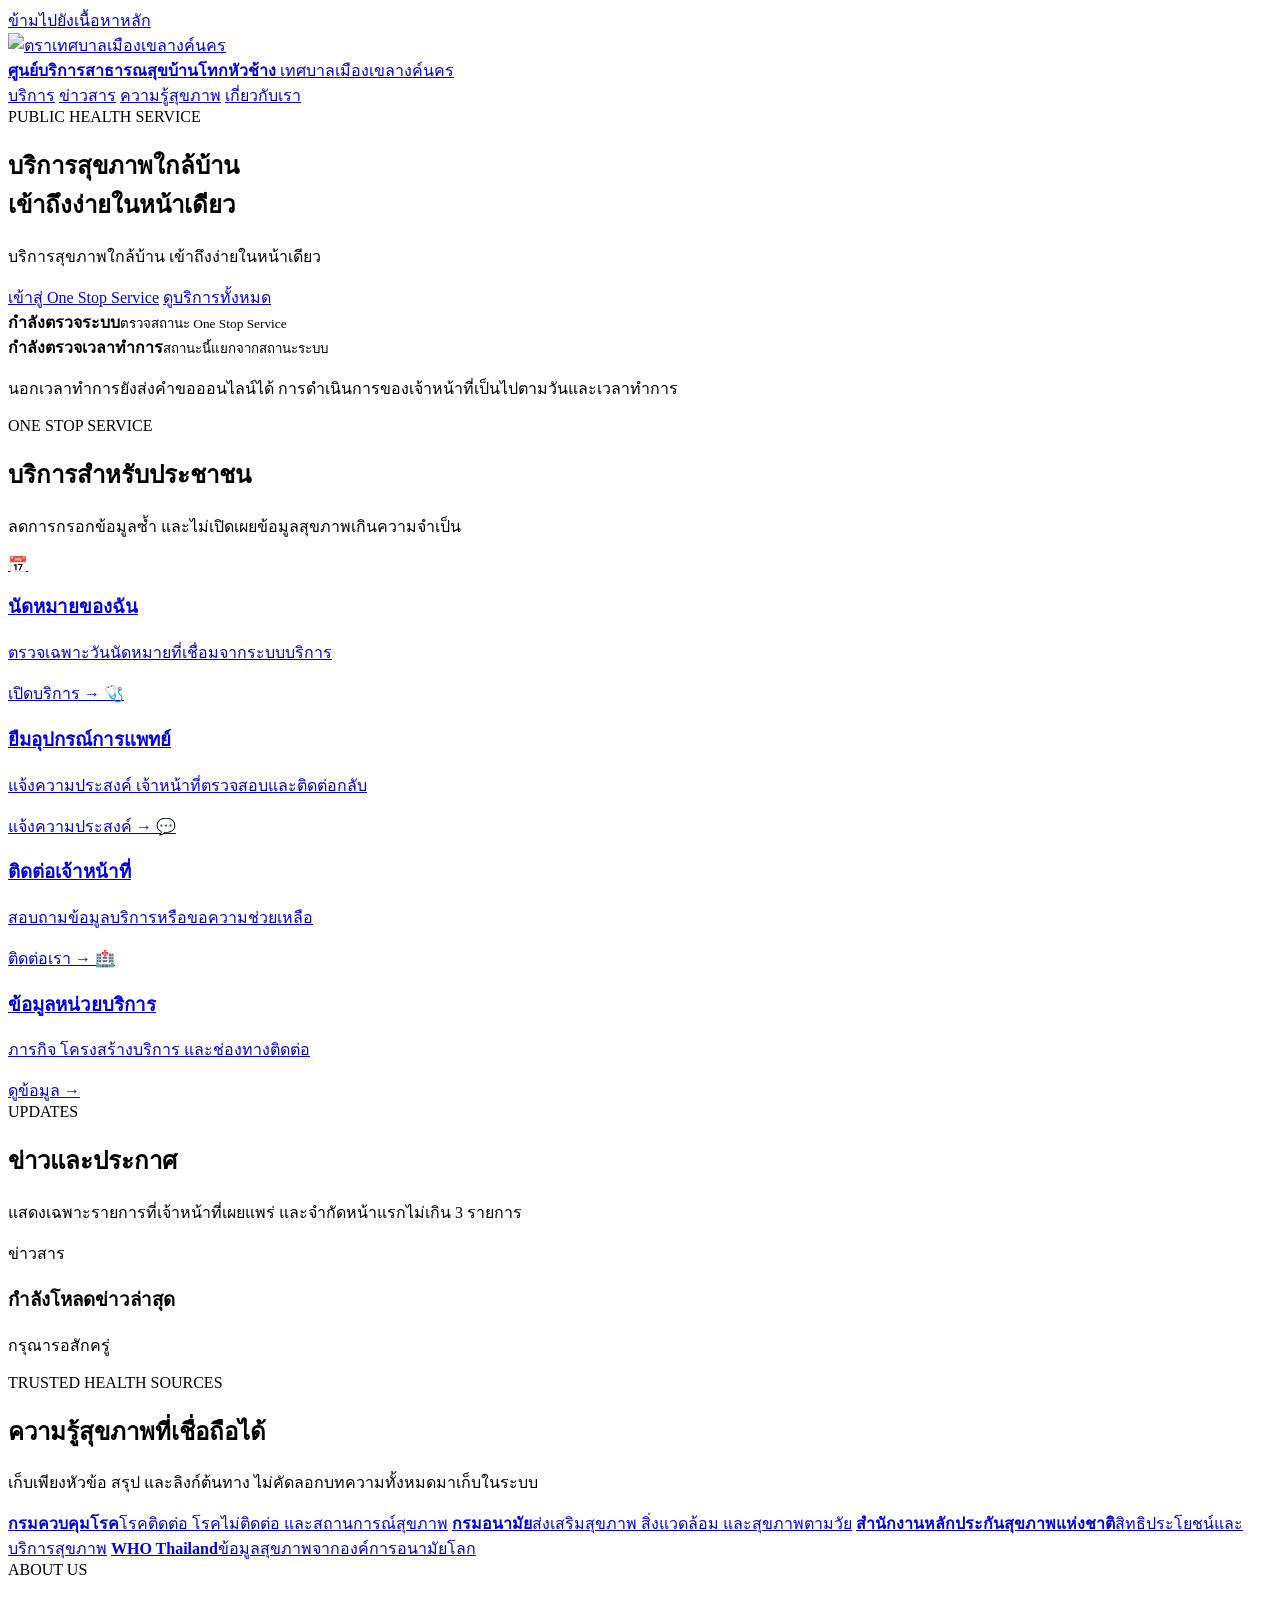
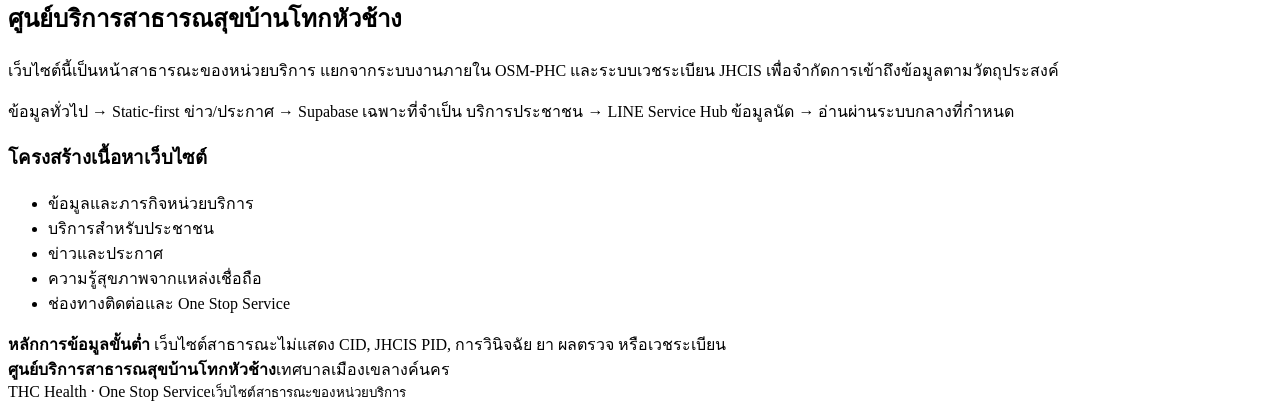
==== index.html @ 1d80558f "feat: add index.html" ====
<!doctype html>
<html lang="th">
<head>
  <meta charset="utf-8">
  <meta name="viewport" content="width=device-width,initial-scale=1,viewport-fit=cover">
  <meta name="theme-color" content="#0b684f">
  <meta http-equiv="Content-Security-Policy" content="default-src 'self'; connect-src 'self' https://txjuiaiwffsxfcrxpkvd.supabase.co; img-src 'self' https://kelang-health.github.io data:; style-src 'self'; script-src 'self'; base-uri 'self'; form-action 'self'">
  <link rel="icon" href="https://kelang-health.github.io/med-device-sharing/assets/logo.png?v=4.2.4" type="image/png">
  <meta name="description" content="เว็บไซต์ศูนย์บริการสาธารณสุขบ้านโทกหัวช้าง เทศบาลเมืองเขลางค์นคร">
  <title>ศูนย์บริการสาธารณสุขบ้านโทกหัวช้าง</title>
  <link rel="stylesheet" href="styles.css">
</head>
<body>
  <a class="skip-link" href="#main">ข้ามไปยังเนื้อหาหลัก</a>

  <header class="site-header">
    <div class="container nav-wrap">
      <a class="brand" href="#top">
        <img src="https://kelang-health.github.io/med-device-sharing/assets/logo.png?v=4.2.4" alt="ตราเทศบาลเมืองเขลางค์นคร">
        <div>
          <strong data-site-unit>ศูนย์บริการสาธารณสุขบ้านโทกหัวช้าง</strong>
          <span data-site-municipality>เทศบาลเมืองเขลางค์นคร</span>
        </div>
      </a>
      <nav class="nav" aria-label="เมนูหลัก">
        <a href="#services">บริการ</a>
        <a href="#news">ข่าวสาร</a>
        <a href="#knowledge">ความรู้สุขภาพ</a>
        <a href="#about">เกี่ยวกับเรา</a>
      </nav>
    </div>
  </header>

  <main id="main">
    <section class="hero" id="top">
      <div class="container hero-grid">
        <div>
          <span class="eyebrow">PUBLIC HEALTH SERVICE</span>
          <h1>บริการสุขภาพใกล้บ้าน<br>เข้าถึงง่ายในหน้าเดียว</h1>
          <p class="lead" data-site-tagline>บริการสุขภาพใกล้บ้าน เข้าถึงง่ายในหน้าเดียว</p>
          <div class="hero-actions">
            <a class="btn btn-primary" id="oneStopHero" href="#">เข้าสู่ One Stop Service</a>
            <a class="btn btn-secondary" href="#services">ดูบริการทั้งหมด</a>
          </div>
        </div>
        <aside class="status-panel" aria-label="สถานะบริการ">
          <div class="status-row">
            <span class="status-dot status-dot-online"></span>
            <div><strong id="systemStatus">กำลังตรวจระบบ</strong><small id="systemDetail">ตรวจสถานะ One Stop Service</small></div>
          </div>
          <div class="status-row">
            <span class="status-dot status-dot-office"></span>
            <div><strong id="officeStatus">กำลังตรวจเวลาทำการ</strong><small id="officeDetail">สถานะนี้แยกจากสถานะระบบ</small></div>
          </div>
          <div class="status-row line-test-row" id="lineTestStatus" hidden>
            <span class="status-dot status-dot-test"></span>
            <div><strong>LINE OA ทดสอบ</strong><small id="lineTestDetail">ใช้บัญชีทดสอบเพื่อป้องกันความสับสนระหว่างช่วง Go-live</small></div>
          </div>
          <p class="status-note">นอกเวลาทำการยังส่งคำขอออนไลน์ได้ การดำเนินการของเจ้าหน้าที่เป็นไปตามวันและเวลาทำการ</p>
        </aside>
      </div>
    </section>

    <section class="section" id="services">
      <div class="container">
        <div class="section-heading">
          <div><span class="eyebrow">ONE STOP SERVICE</span><h2>บริการสำหรับประชาชน</h2></div>
          <p>ลดการกรอกข้อมูลซ้ำ และไม่เปิดเผยข้อมูลสุขภาพเกินความจำเป็น</p>
        </div>
        <div class="service-grid">
          <a class="service-card featured" id="appointmentLink" href="#">
            <span class="service-icon">📅</span><h3>นัดหมายของฉัน</h3>
            <p>ตรวจเฉพาะวันนัดหมายที่เชื่อมจากระบบบริการ <span class="inline-test-badge" data-line-test-badge hidden>LINE OA ทดสอบ</span></p><span class="card-action">เปิดบริการ →</span>
          </a>
          <a class="service-card" id="equipmentLink" href="#">
            <span class="service-icon">🩺</span><h3>ยืมอุปกรณ์การแพทย์</h3>
            <p>แจ้งความประสงค์ เจ้าหน้าที่ตรวจสอบและติดต่อกลับ</p><span class="card-action">แจ้งความประสงค์ →</span>
          </a>
          <a class="service-card" id="contactLink" href="#">
            <span class="service-icon">💬</span><h3>ติดต่อเจ้าหน้าที่</h3>
            <p>สอบถามข้อมูลบริการหรือขอความช่วยเหลือ <span class="inline-test-badge" data-line-test-badge hidden>LINE OA ทดสอบ</span></p><span class="card-action">ติดต่อเรา →</span>
          </a>
          <a class="service-card" href="#about">
            <span class="service-icon">🏥</span><h3>ข้อมูลหน่วยบริการ</h3>
            <p>ภารกิจ โครงสร้างบริการ และช่องทางติดต่อ</p><span class="card-action">ดูข้อมูล →</span>
          </a>
        </div>
      </div>
    </section>

    <section class="section section-soft" id="news">
      <div class="container">
        <div class="section-heading">
          <div><span class="eyebrow">UPDATES</span><h2>ข่าวและประกาศ</h2></div>
          <p>แสดงเฉพาะรายการที่เจ้าหน้าที่เผยแพร่ และจำกัดหน้าแรกไม่เกิน 3 รายการ</p>
        </div>
        <div class="content-grid" id="newsGrid" aria-live="polite">
          <article class="content-card"><span class="tag">ข่าวสาร</span><h3>กำลังโหลดข่าวล่าสุด</h3><p>กรุณารอสักครู่</p></article>
        </div>
      </div>
    </section>

    <section class="section" id="knowledge">
      <div class="container">
        <div class="section-heading">
          <div><span class="eyebrow">TRUSTED HEALTH SOURCES</span><h2>ความรู้สุขภาพที่เชื่อถือได้</h2></div>
          <p>เก็บเพียงหัวข้อ สรุป และลิงก์ต้นทาง ไม่คัดลอกบทความทั้งหมดมาเก็บในระบบ</p>
        </div>
        <div class="knowledge-grid">
          <a class="knowledge-card" href="https://ddc.moph.go.th/" target="_blank" rel="noopener noreferrer"><strong>กรมควบคุมโรค</strong><span>โรคติดต่อ โรคไม่ติดต่อ และสถานการณ์สุขภาพ</span></a>
          <a class="knowledge-card" href="https://anamai.moph.go.th/" target="_blank" rel="noopener noreferrer"><strong>กรมอนามัย</strong><span>ส่งเสริมสุขภาพ สิ่งแวดล้อม และสุขภาพตามวัย</span></a>
          <a class="knowledge-card" href="https://www.nhso.go.th/" target="_blank" rel="noopener noreferrer"><strong>สำนักงานหลักประกันสุขภาพแห่งชาติ</strong><span>สิทธิประโยชน์และบริการสุขภาพ</span></a>
          <a class="knowledge-card" href="https://www.who.int/thailand" target="_blank" rel="noopener noreferrer"><strong>WHO Thailand</strong><span>ข้อมูลสุขภาพจากองค์การอนามัยโลก</span></a>
        </div>
      </div>
    </section>

    <section class="section section-soft" id="about">
      <div class="container about-grid">
        <div>
          <span class="eyebrow">ABOUT US</span>
          <h2 data-site-unit>ศูนย์บริการสาธารณสุขบ้านโทกหัวช้าง</h2>
          <p>เว็บไซต์นี้เป็นหน้าสาธารณะของหน่วยบริการ แยกจากระบบงานภายใน OSM-PHC และระบบเวชระเบียน JHCIS เพื่อจำกัดการเข้าถึงข้อมูลตามวัตถุประสงค์</p>
          <div class="principles">
            <span>ข้อมูลทั่วไป → Static-first</span>
            <span>ข่าว/ประกาศ → Supabase เฉพาะที่จำเป็น</span>
            <span>บริการประชาชน → LINE Service Hub</span>
            <span>ข้อมูลนัด → อ่านผ่านระบบกลางที่กำหนด</span>
          </div>
        </div>
        <div class="org-card">
          <h3>โครงสร้างเนื้อหาเว็บไซต์</h3>
          <ul>
            <li>ข้อมูลและภารกิจหน่วยบริการ</li>
            <li>บริการสำหรับประชาชน</li>
            <li>ข่าวและประกาศ</li>
            <li>ความรู้สุขภาพจากแหล่งเชื่อถือ</li>
            <li>ช่องทางติดต่อและ One Stop Service</li>
          </ul>
        </div>
      </div>
    </section>

    <section class="privacy-strip">
      <div class="container">
        <strong>หลักการข้อมูลขั้นต่ำ</strong>
        <span>เว็บไซต์สาธารณะไม่แสดง CID, JHCIS PID, การวินิจฉัย ยา ผลตรวจ หรือเวชระเบียน</span>
      </div>
    </section>
  </main>


  <dialog id="equipmentDialog" class="service-dialog" aria-labelledby="equipmentDialogTitle">
    <form id="equipmentForm" method="dialog" class="service-dialog-card">
      <div class="dialog-head">
        <div><span class="eyebrow">ONE STOP SERVICE</span><h2 id="equipmentDialogTitle">แจ้งความประสงค์ยืมอุปกรณ์การแพทย์</h2></div>
        <button id="equipmentClose" class="dialog-close" type="button" aria-label="ปิด">×</button>
      </div>
      <p>กรอกเฉพาะข้อมูลที่จำเป็น เจ้าหน้าที่จะตรวจสอบและติดต่อกลับ</p>
      <label>ประเภทอุปกรณ์
        <select id="equipmentType" required>
          <option value="">กรุณาเลือก</option>
          <option value="wheelchair">รถเข็นผู้ป่วย</option>
          <option value="walker">อุปกรณ์ช่วยเดิน</option>
          <option value="hospital_bed">เตียงผู้ป่วย</option>
          <option value="oxygen">อุปกรณ์ออกซิเจน</option>
          <option value="other">อุปกรณ์อื่น ๆ</option>
        </select>
      </label>
      <label>จำนวน<input id="equipmentQty" type="number" min="1" max="20" value="1" required></label>
      <label>ผู้ใช้อุปกรณ์ / เหตุผลสั้น ๆ<textarea id="equipmentReason" maxlength="300" required></textarea></label>
      <label>เบอร์ติดต่อ<input id="equipmentPhone" type="tel" inputmode="tel" maxlength="30" autocomplete="tel" required></label>
      <div class="dialog-note">การส่งคำขอไม่ใช่การยืนยันว่ามีอุปกรณ์พร้อมยืม เจ้าหน้าที่ต้องตรวจสอบก่อนทุกครั้ง</div>
      <button id="equipmentSubmit" class="btn btn-primary" type="submit">ส่งคำขอ</button>
      <p id="equipmentResult" class="dialog-result" role="status" aria-live="polite"></p>
    </form>
  </dialog>

  <footer class="site-footer">
    <div class="container footer-grid">
      <div><strong data-site-unit>ศูนย์บริการสาธารณสุขบ้านโทกหัวช้าง</strong><span data-site-municipality>เทศบาลเมืองเขลางค์นคร</span></div>
      <div><span>THC Health · One Stop Service</span><small>เว็บไซต์สาธารณะของหน่วยบริการ</small></div>
    </div>
  </footer>

  <script src="site.config.js"></script>
  <script src="app.js"></script>
</body>
</html>
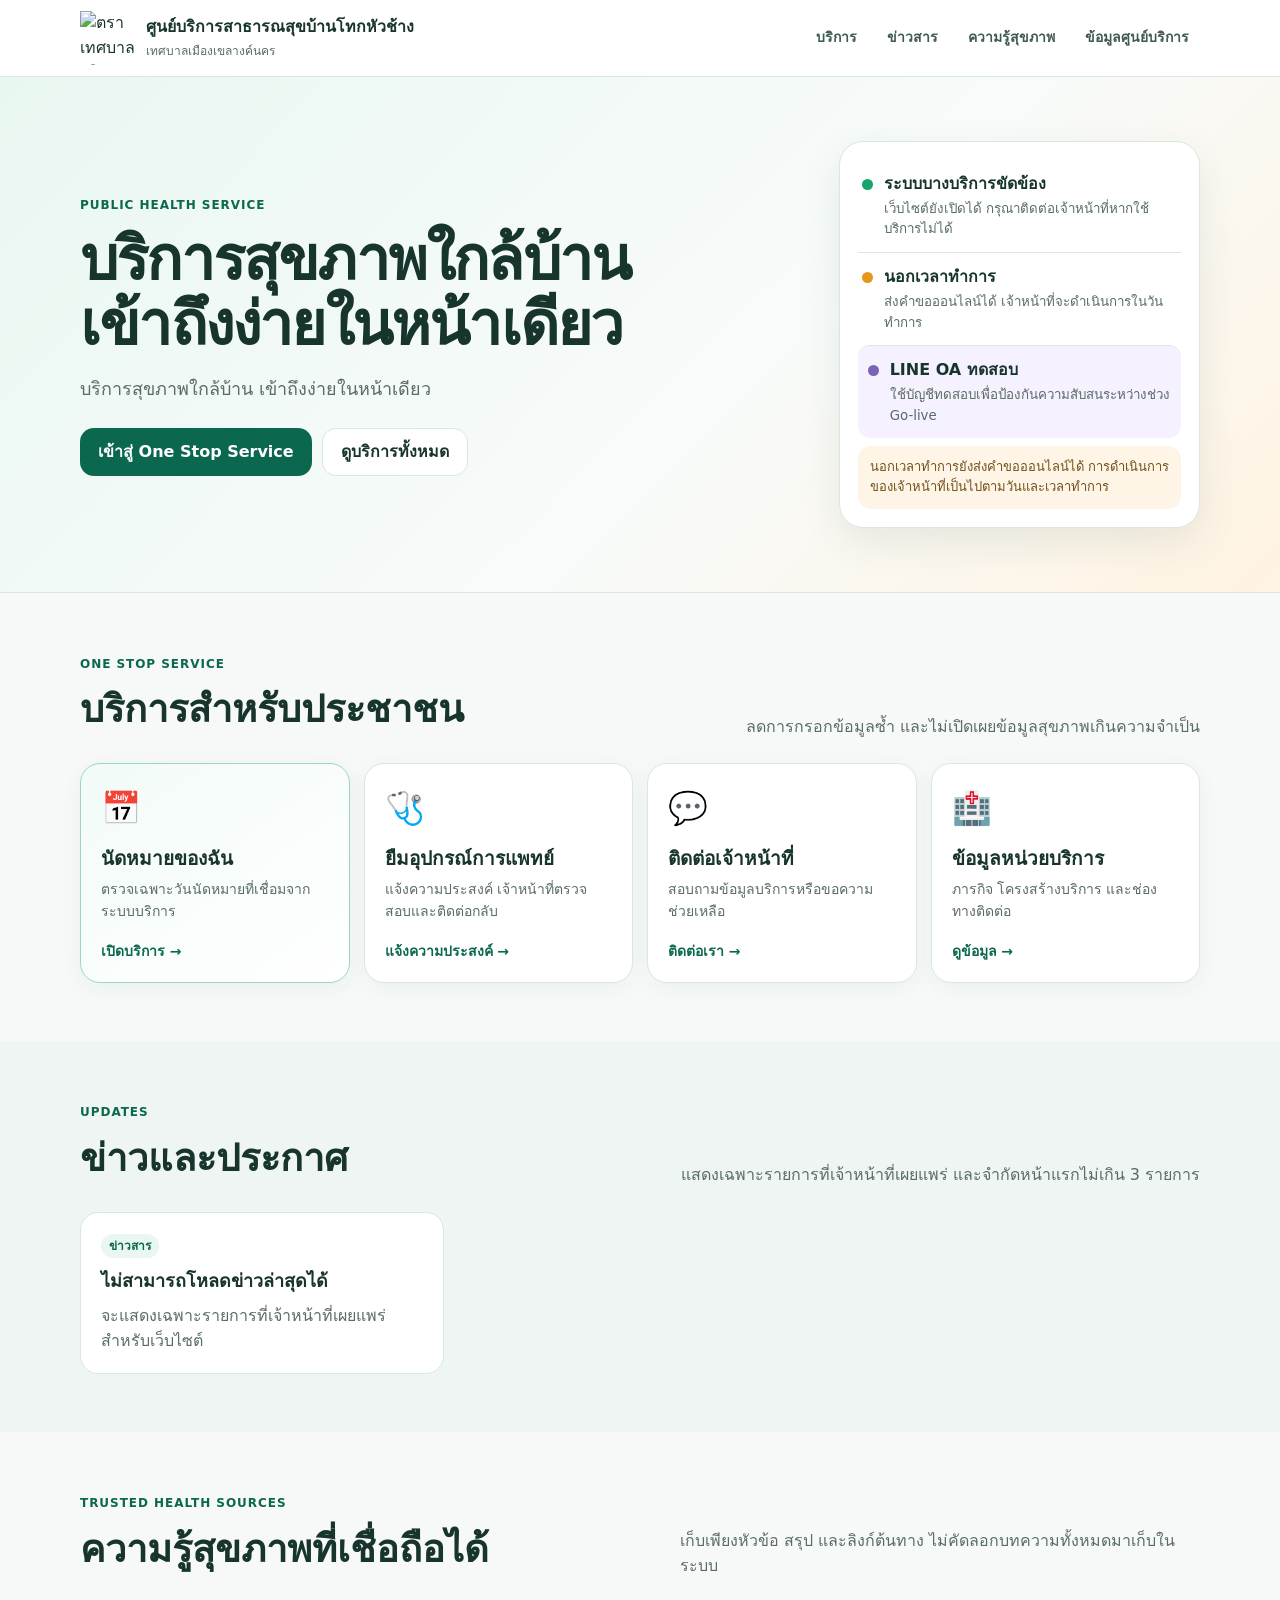
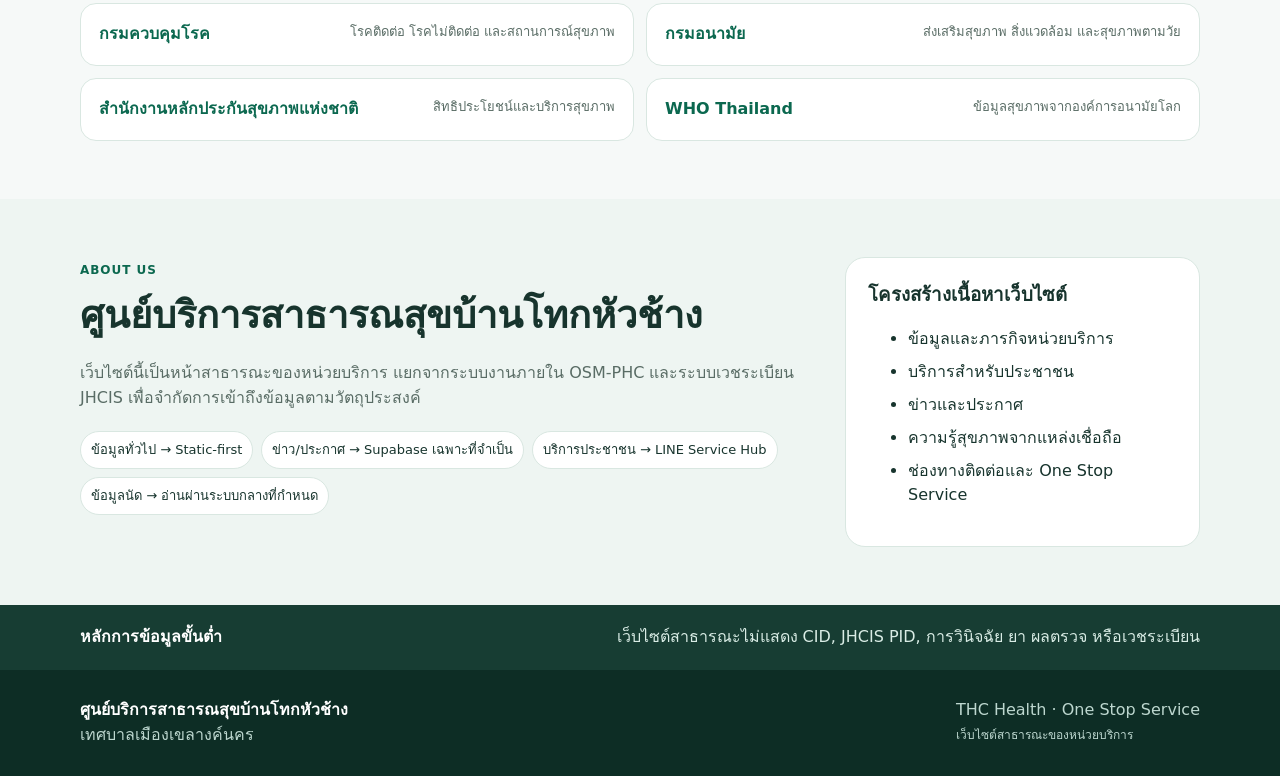
==== commit 1ef1bf20: "feat: link public site to health center information page" ====
--- a/index.html
+++ b/index.html
@@ -26,7 +26,7 @@
         <a href="#services">บริการ</a>
         <a href="#news">ข่าวสาร</a>
         <a href="#knowledge">ความรู้สุขภาพ</a>
-        <a href="#about">เกี่ยวกับเรา</a>
+        <a href="center.html">ข้อมูลศูนย์บริการ</a>
       </nav>
     </div>
   </header>
@@ -80,7 +80,7 @@
             <span class="service-icon">💬</span><h3>ติดต่อเจ้าหน้าที่</h3>
             <p>สอบถามข้อมูลบริการหรือขอความช่วยเหลือ <span class="inline-test-badge" data-line-test-badge hidden>LINE OA ทดสอบ</span></p><span class="card-action">ติดต่อเรา →</span>
           </a>
-          <a class="service-card" href="#about">
+          <a class="service-card" href="center.html">
             <span class="service-icon">🏥</span><h3>ข้อมูลหน่วยบริการ</h3>
             <p>ภารกิจ โครงสร้างบริการ และช่องทางติดต่อ</p><span class="card-action">ดูข้อมูล →</span>
           </a>
--- a/styles.css
+++ b/styles.css
@@ -0,0 +1,33 @@
+:root{
+  --green:#0b684f;--green-2:#158067;--green-soft:#eaf6f1;--ink:#17342d;--muted:#596c65;
+  --line:#d9e7e1;--surface:#ffffff;--bg:#f6f9f8;--orange:#b66a08;--shadow:0 14px 40px rgba(16,69,55,.09);
+  font-family:system-ui,-apple-system,"Segoe UI",Tahoma,sans-serif;color:var(--ink);background:var(--bg)
+}
+*{box-sizing:border-box}html{scroll-behavior:smooth}body{margin:0;background:var(--bg);line-height:1.55}
+a{color:inherit}.container{width:min(1120px,calc(100% - 28px));margin:auto}.skip-link{position:absolute;left:-9999px}.skip-link:focus{left:12px;top:12px;background:#fff;padding:10px 14px;z-index:1000;border-radius:10px}
+.site-header{position:sticky;top:0;z-index:50;background:rgba(255,255,255,.94);backdrop-filter:blur(12px);border-bottom:1px solid var(--line)}
+.nav-wrap{min-height:76px;display:flex;align-items:center;justify-content:space-between;gap:18px}.brand{display:flex;align-items:center;gap:12px;text-decoration:none}.brand img{width:54px;height:54px;object-fit:contain}.brand strong,.brand span{display:block}.brand strong{font-size:16px}.brand span{font-size:12px;color:var(--muted);margin-top:2px}.nav{display:flex;gap:8px}.nav a{text-decoration:none;padding:9px 11px;border-radius:10px;color:#3f5a52;font-weight:650;font-size:14px}.nav a:hover{background:var(--green-soft)}
+.hero{background:linear-gradient(135deg,#e9f7f1 0%,#f8fbfa 58%,#fff3e2 100%);border-bottom:1px solid var(--line)}.hero-grid{display:grid;grid-template-columns:minmax(0,1.4fr) minmax(300px,.7fr);gap:36px;align-items:center;padding:64px 0}.eyebrow{display:inline-block;color:var(--green);font-size:12px;font-weight:850;letter-spacing:.08em}.hero h1{font-size:clamp(34px,5.5vw,60px);line-height:1.08;letter-spacing:-.03em;margin:10px 0 18px}.lead{font-size:18px;color:var(--muted);max-width:720px}.hero-actions{display:flex;gap:10px;flex-wrap:wrap;margin-top:26px}.btn{display:inline-flex;align-items:center;justify-content:center;min-height:48px;padding:0 18px;border-radius:14px;text-decoration:none;font-weight:800}.btn-primary{background:var(--green);color:#fff}.btn-secondary{background:#fff;border:1px solid var(--line)}
+.status-panel{background:#fff;border:1px solid var(--line);border-radius:24px;padding:18px;box-shadow:var(--shadow)}.status-row{display:flex;gap:11px;align-items:flex-start;padding:12px 4px}.status-row+.status-row{border-top:1px solid var(--line)}.status-row strong,.status-row small{display:block}.status-row small{color:var(--muted);margin-top:2px}.status-dot{width:11px;height:11px;border-radius:50%;margin-top:7px;flex:none}.status-dot-online{background:#16a36d}.status-dot-office{background:#e6971a}.status-note{margin:8px 0 0;background:#fff5e6;color:#72501b;padding:11px 12px;border-radius:13px;font-size:13px}
+.section{padding:58px 0}.section-soft{background:#eef5f2}.section-heading{display:flex;align-items:end;justify-content:space-between;gap:24px;margin-bottom:24px}.section-heading h2,.about-grid h2{font-size:clamp(26px,4vw,38px);margin:5px 0 0}.section-heading p{max-width:520px;color:var(--muted);margin:0}
+.service-grid{display:grid;grid-template-columns:repeat(4,1fr);gap:14px}.service-card{background:#fff;border:1px solid var(--line);border-radius:20px;padding:20px;text-decoration:none;min-height:215px;display:flex;flex-direction:column;box-shadow:0 5px 22px rgba(20,67,55,.05);transition:.18s ease}.service-card:hover{transform:translateY(-2px);box-shadow:var(--shadow)}.service-card.featured{border-color:#9bd6c2;background:linear-gradient(145deg,#f2fbf7,#fff)}.service-icon{font-size:32px}.service-card h3{font-size:19px;margin:10px 0 6px}.service-card p{color:var(--muted);font-size:14px;margin:0}.card-action{margin-top:auto;padding-top:18px;color:var(--green);font-weight:800;font-size:14px}
+.content-grid{display:grid;grid-template-columns:repeat(3,1fr);gap:14px}.content-card{background:#fff;border:1px solid var(--line);border-radius:18px;padding:20px}.content-card h3{font-size:18px;margin:9px 0}.content-card p{color:var(--muted);margin:0}.tag{font-size:12px;font-weight:800;background:var(--green-soft);color:var(--green);padding:5px 8px;border-radius:999px}
+.knowledge-grid{display:grid;grid-template-columns:repeat(2,1fr);gap:12px}.knowledge-card{background:#fff;border:1px solid var(--line);border-radius:16px;padding:18px;text-decoration:none;display:flex;justify-content:space-between;gap:20px}.knowledge-card strong{color:var(--green)}.knowledge-card span{color:var(--muted);text-align:right;font-size:13px}
+.about-grid{display:grid;grid-template-columns:1.35fr .65fr;gap:28px;align-items:start}.about-grid p{color:var(--muted)}.principles{display:flex;flex-wrap:wrap;gap:8px;margin-top:20px}.principles span{background:#fff;border:1px solid var(--line);padding:8px 10px;border-radius:999px;font-size:13px}.org-card{background:#fff;border:1px solid var(--line);border-radius:20px;padding:22px}.org-card h3{margin-top:0}.org-card li+li{margin-top:8px}
+.privacy-strip{background:#173d33;color:#fff;padding:20px 0}.privacy-strip .container{display:flex;justify-content:space-between;gap:18px}.privacy-strip span{color:#d9ece5}
+.site-footer{background:#0d2d25;color:#fff;padding:28px 0}.footer-grid{display:flex;justify-content:space-between;gap:24px}.footer-grid span,.footer-grid small{display:block;color:#bdd7cf}.footer-grid small{font-size:12px;margin-top:3px}
+@media(max-width:900px){.nav{display:none}.hero-grid,.about-grid{grid-template-columns:1fr}.service-grid{grid-template-columns:repeat(2,1fr)}.content-grid{grid-template-columns:1fr}.knowledge-grid{grid-template-columns:1fr}.hero-grid{padding:46px 0}}
+@media(max-width:560px){.container{width:min(100% - 20px,1120px)}.brand img{width:46px;height:46px}.brand strong{font-size:14px}.hero h1{font-size:36px}.lead{font-size:16px}.hero-actions .btn{width:100%}.section{padding:42px 0}.section-heading{display:block}.section-heading p{margin-top:8px}.service-grid{grid-template-columns:1fr}.service-card{min-height:155px}.knowledge-card{display:block}.knowledge-card span{display:block;text-align:left;margin-top:6px}.privacy-strip .container,.footer-grid{display:block}.privacy-strip span,.footer-grid>div+div{margin-top:8px}}
+
+.service-dialog{border:0;border-radius:22px;padding:0;width:min(560px,calc(100% - 24px));box-shadow:0 22px 70px rgba(0,0,0,.22)}
+.service-dialog::backdrop{background:rgba(8,34,28,.46);backdrop-filter:blur(2px)}
+.service-dialog-card{padding:22px}.dialog-head{display:flex;justify-content:space-between;gap:16px;align-items:flex-start}.dialog-head h2{margin:5px 0 0;font-size:24px}
+.dialog-close{border:0;background:#eef4f1;border-radius:50%;width:40px;height:40px;font-size:26px;line-height:1;cursor:pointer}
+.service-dialog label{display:block;font-weight:750;font-size:14px;margin-top:12px}.service-dialog input,.service-dialog select,.service-dialog textarea{width:100%;margin-top:6px;border:1px solid #bdcec7;border-radius:12px;padding:11px 12px;font:inherit;background:#fff}.service-dialog textarea{min-height:88px;resize:vertical}
+.dialog-note{margin:14px 0;background:#fff5e6;color:#72501b;padding:11px 12px;border-radius:12px;font-size:13px}.dialog-result{margin:12px 0 0;font-size:14px}.dialog-result.ok{color:#0b684f}.dialog-result.error{color:#b42318}
+.service-dialog .btn{width:100%;border:0;cursor:pointer}.service-dialog .btn:disabled{opacity:.6;cursor:not-allowed}
+
+.status-dot-test{background:#7b61b7}
+.line-test-row{background:#f6f1ff;border-radius:12px;padding-left:10px!important;padding-right:10px!important}
+.inline-test-badge{display:inline-block;margin-left:5px;padding:2px 6px;border-radius:999px;background:#f0e9ff;color:#5e4297;font-size:11px;font-weight:800;vertical-align:middle}
+.inline-test-badge[hidden]{display:none}
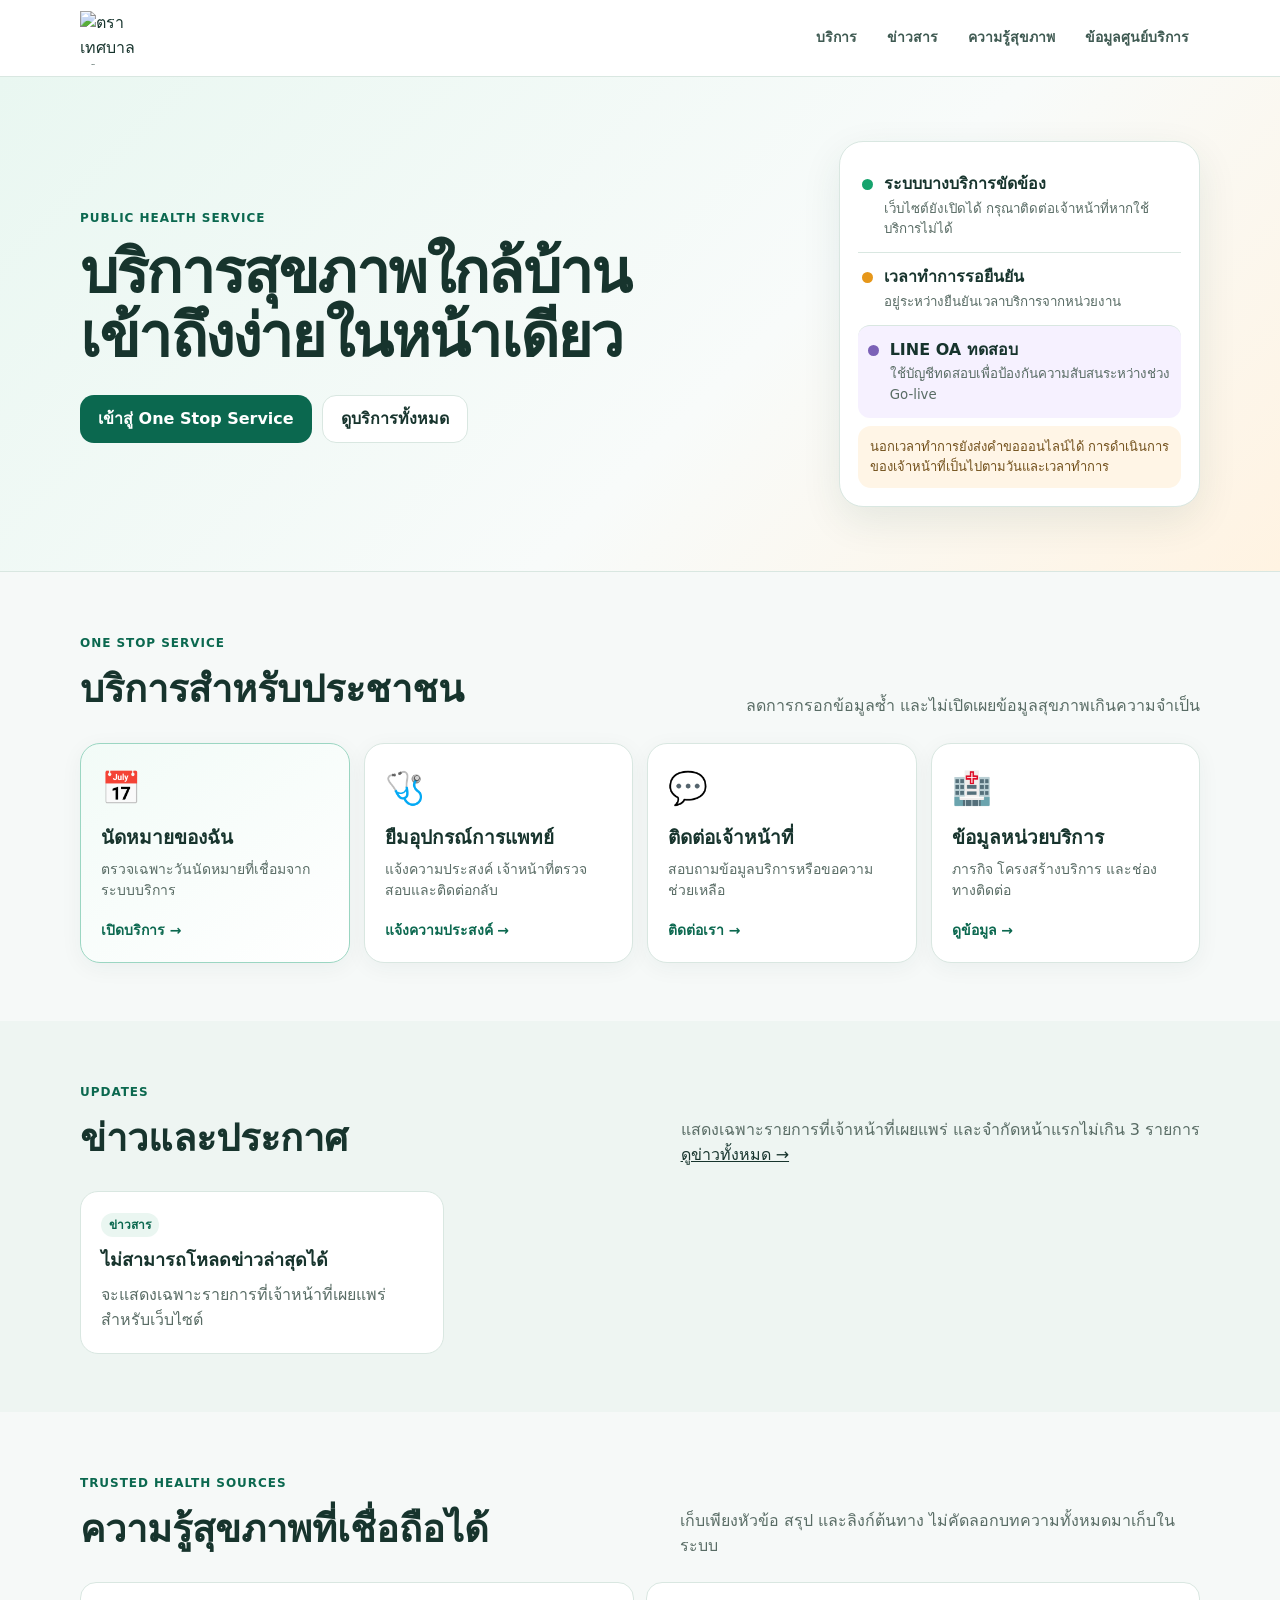
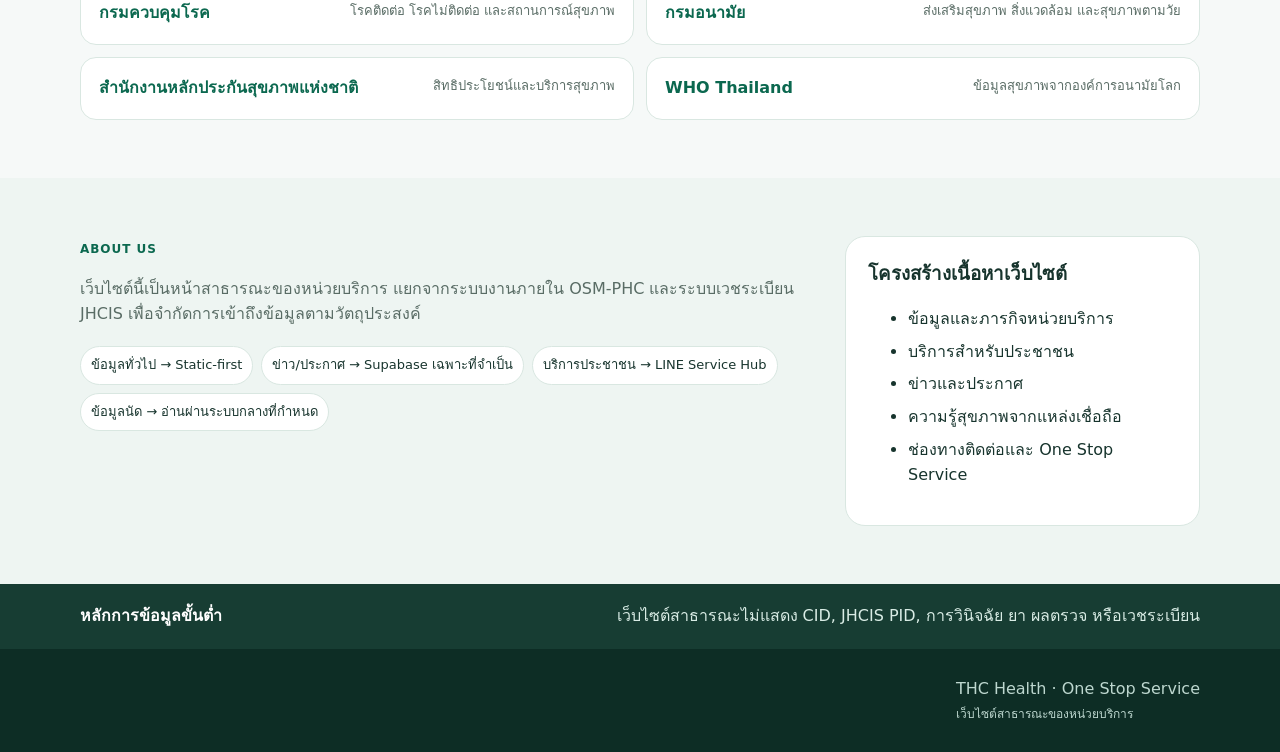
==== commit bfeaadd2: "feat: connect news section to official news page and Facebook" ====
--- a/index.html
+++ b/index.html
@@ -24,7 +24,7 @@
       </a>
       <nav class="nav" aria-label="เมนูหลัก">
         <a href="#services">บริการ</a>
-        <a href="#news">ข่าวสาร</a>
+        <a href="news.html">ข่าวสาร</a>
         <a href="#knowledge">ความรู้สุขภาพ</a>
         <a href="center.html">ข้อมูลศูนย์บริการ</a>
       </nav>
@@ -92,7 +92,7 @@
       <div class="container">
         <div class="section-heading">
           <div><span class="eyebrow">UPDATES</span><h2>ข่าวและประกาศ</h2></div>
-          <p>แสดงเฉพาะรายการที่เจ้าหน้าที่เผยแพร่ และจำกัดหน้าแรกไม่เกิน 3 รายการ</p>
+          <div class="news-heading-actions"><p>แสดงเฉพาะรายการที่เจ้าหน้าที่เผยแพร่ และจำกัดหน้าแรกไม่เกิน 3 รายการ</p><a class="text-link" href="news.html">ดูข่าวทั้งหมด →</a></div>
         </div>
         <div class="content-grid" id="newsGrid" aria-live="polite">
           <article class="content-card"><span class="tag">ข่าวสาร</span><h3>กำลังโหลดข่าวล่าสุด</h3><p>กรุณารอสักครู่</p></article>
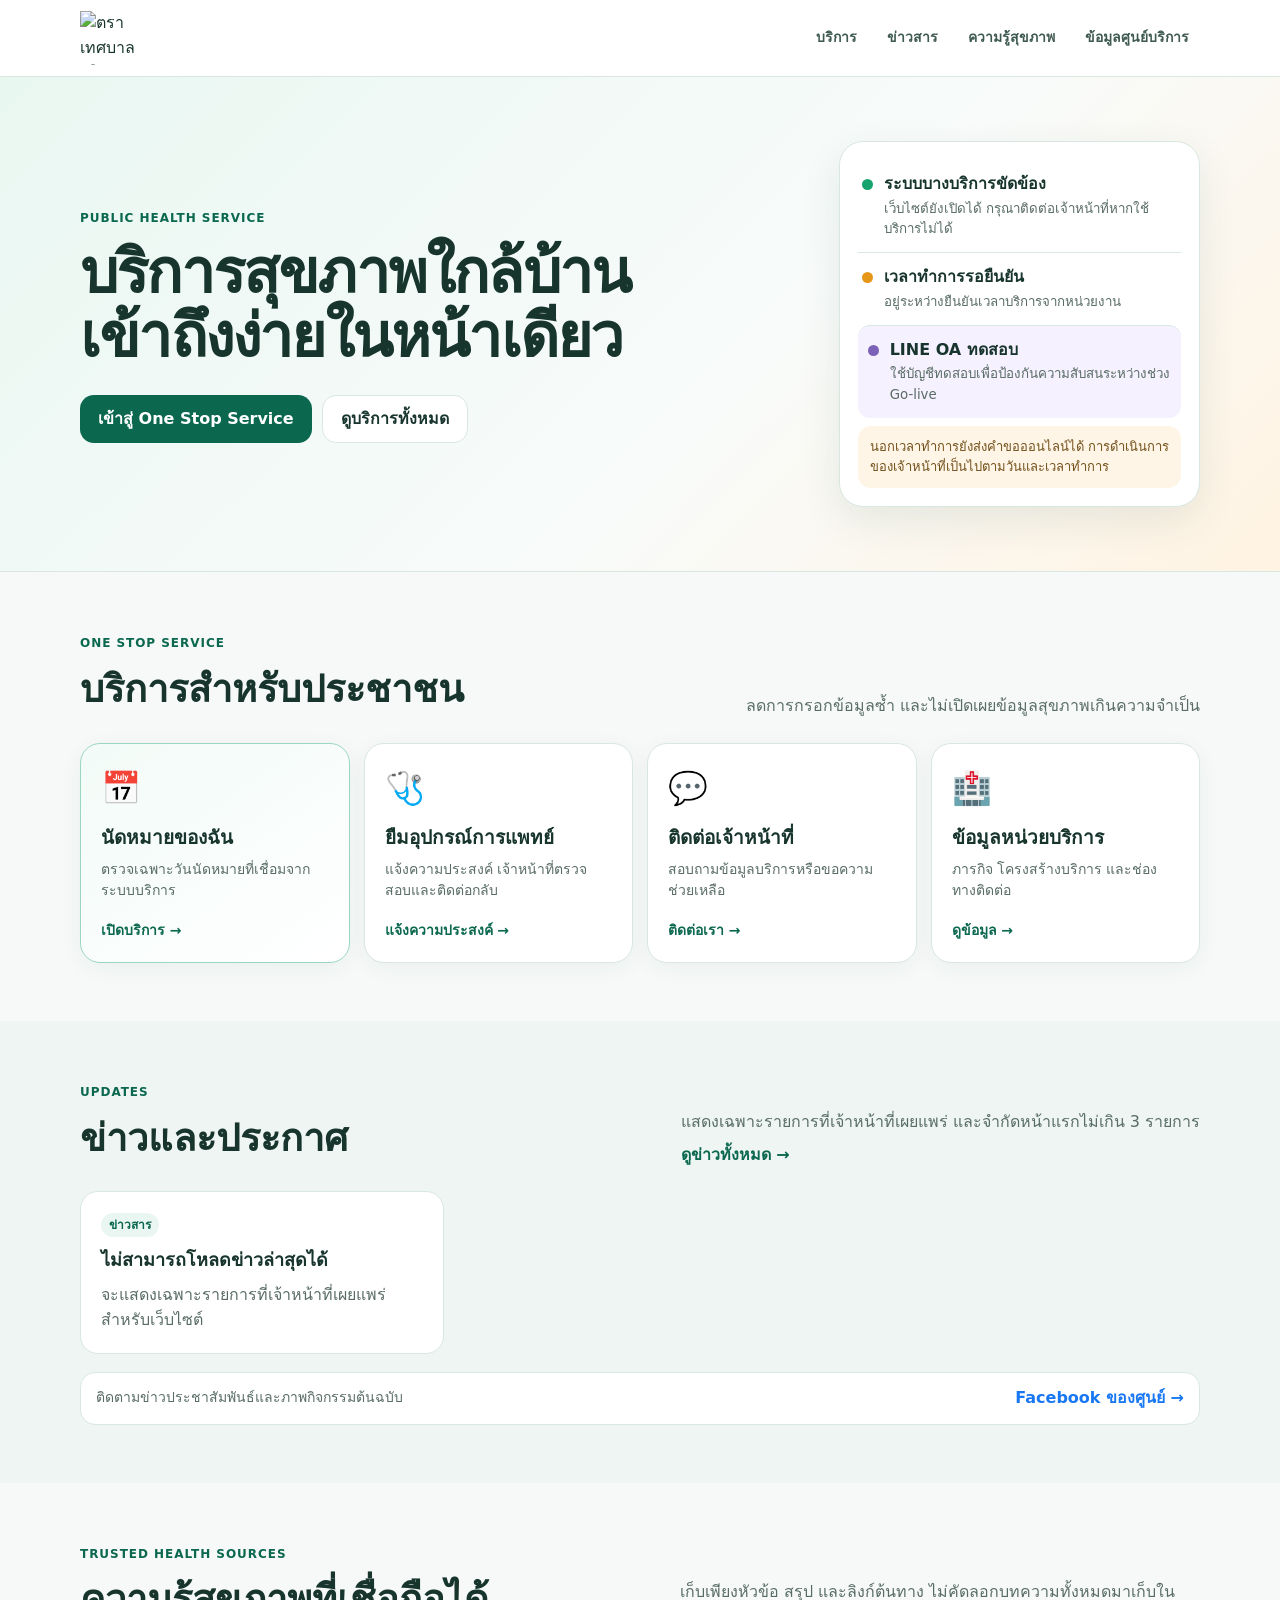
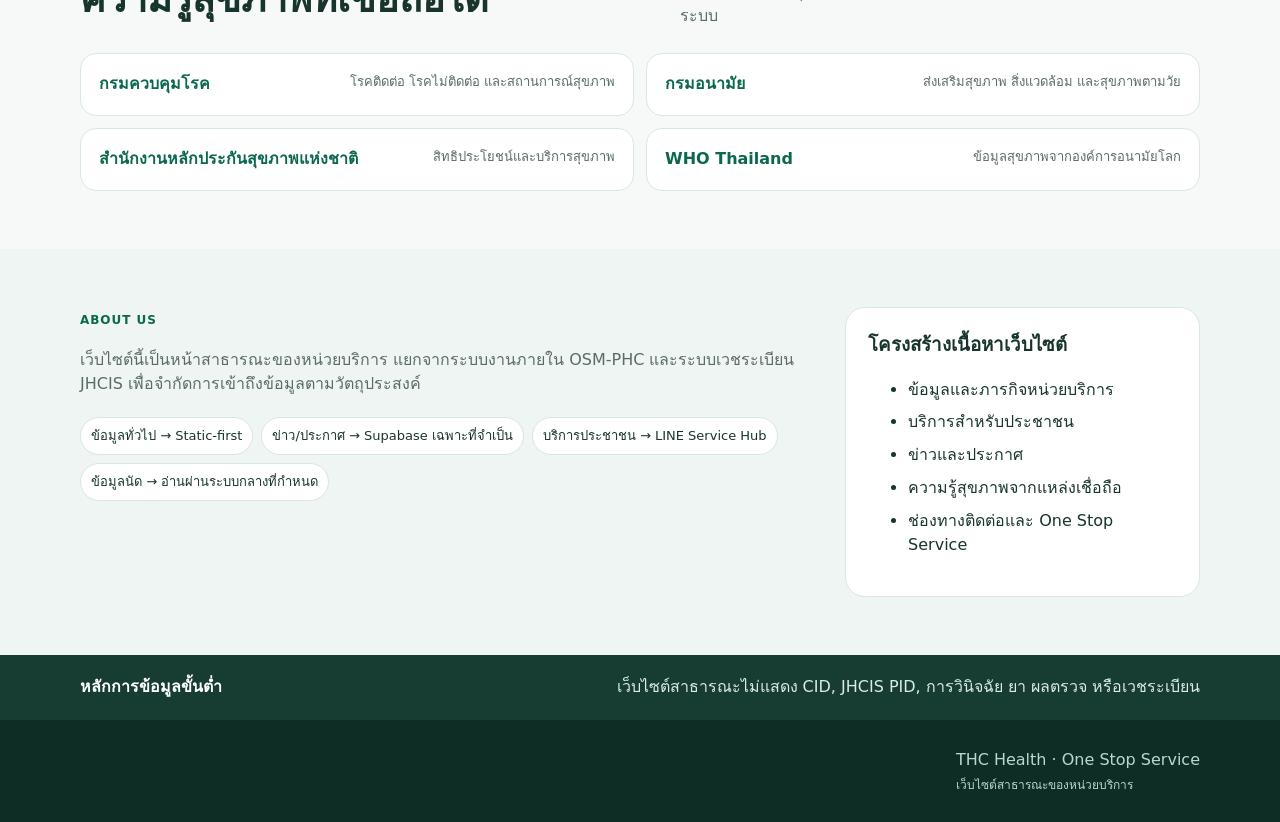
==== commit 2e92fcf9: "feat: add official Facebook news source entry" ====
--- a/index.html
+++ b/index.html
@@ -97,6 +97,10 @@
         <div class="content-grid" id="newsGrid" aria-live="polite">
           <article class="content-card"><span class="tag">ข่าวสาร</span><h3>กำลังโหลดข่าวล่าสุด</h3><p>กรุณารอสักครู่</p></article>
         </div>
+        <div class="news-source-strip">
+          <span>ติดตามข่าวประชาสัมพันธ์และภาพกิจกรรมต้นฉบับ</span>
+          <a href="news.html#facebook">Facebook ของศูนย์ →</a>
+        </div>
       </div>
     </section>
 
--- a/styles.css
+++ b/styles.css
@@ -30,4 +30,5 @@
 .status-dot-test{background:#7b61b7}
 .line-test-row{background:#f6f1ff;border-radius:12px;padding-left:10px!important;padding-right:10px!important}
 .inline-test-badge{display:inline-block;margin-left:5px;padding:2px 6px;border-radius:999px;background:#f0e9ff;color:#5e4297;font-size:11px;font-weight:800;vertical-align:middle}
-.inline-test-badge[hidden]{display:none}+.inline-test-badge[hidden]{display:none}
+.news-heading-actions{max-width:520px}.news-heading-actions p{margin:0}.text-link{display:inline-block;margin-top:8px;color:var(--green);font-weight:800;text-decoration:none}.text-link:hover{text-decoration:underline}.news-source-strip{margin-top:18px;background:#fff;border:1px solid var(--line);border-radius:15px;padding:13px 15px;display:flex;align-items:center;justify-content:space-between;gap:14px}.news-source-strip span{color:var(--muted);font-size:14px}.news-source-strip a{color:#1877f2;font-weight:800;text-decoration:none;white-space:nowrap}@media(max-width:620px){.news-source-strip{align-items:flex-start;flex-direction:column}.news-source-strip a{white-space:normal}}
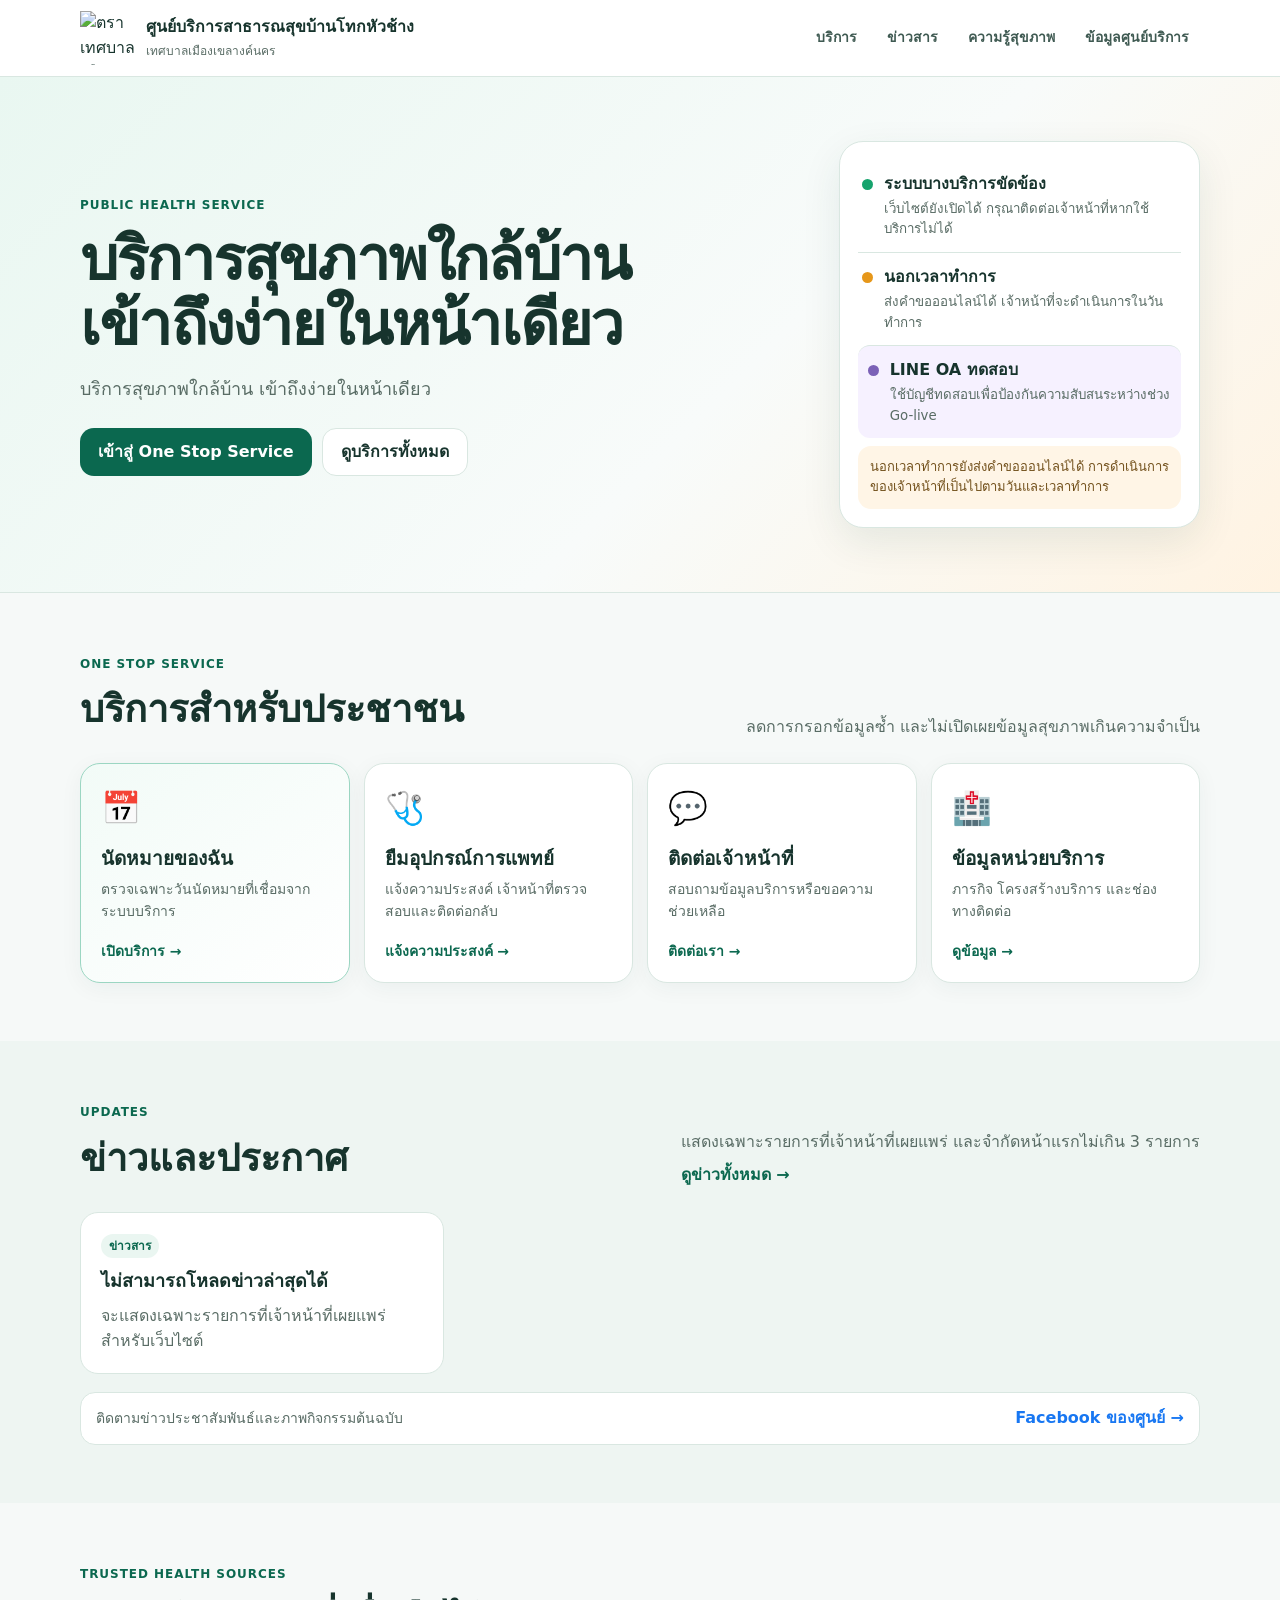
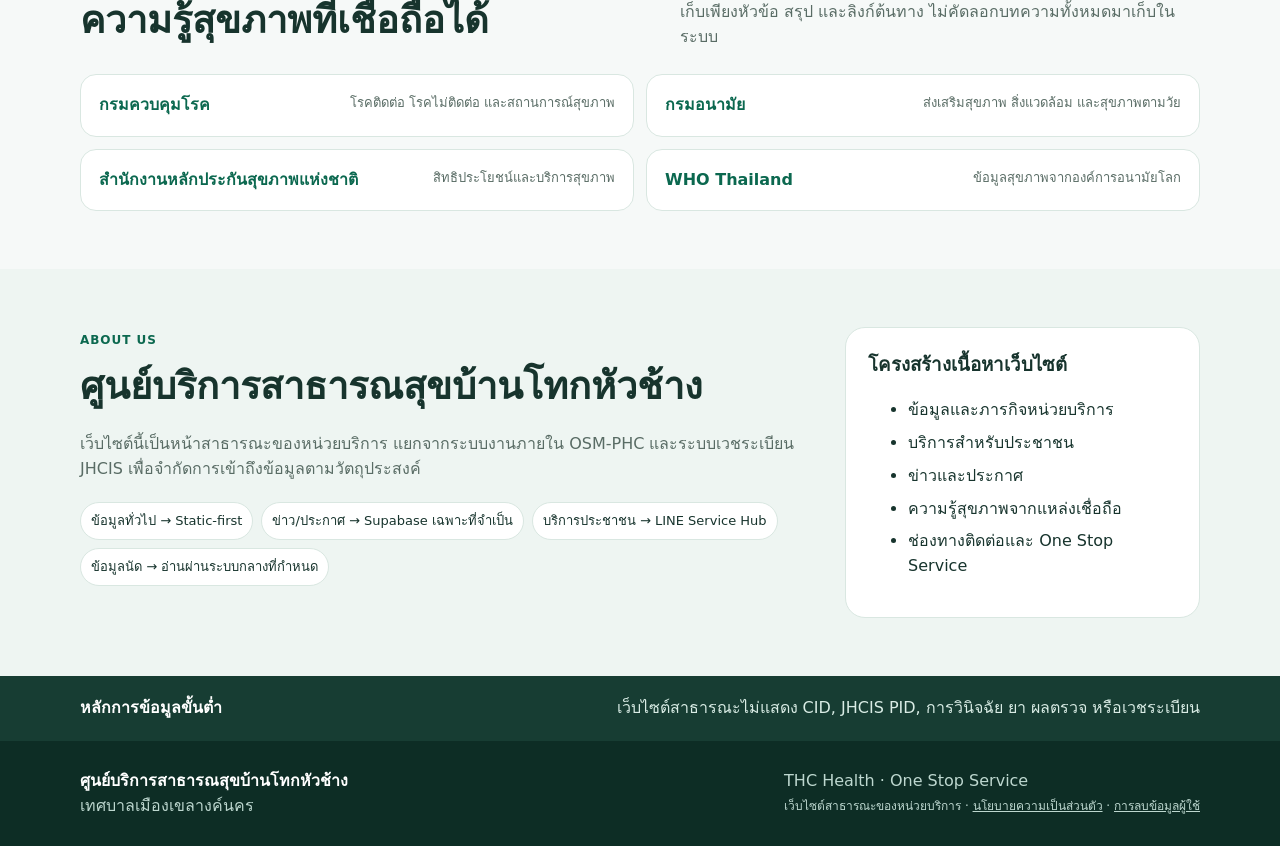
==== commit 970699fb: "Link privacy and data deletion pages" ====
--- a/index.html
+++ b/index.html
@@ -183,7 +183,7 @@
   <footer class="site-footer">
     <div class="container footer-grid">
       <div><strong data-site-unit>ศูนย์บริการสาธารณสุขบ้านโทกหัวช้าง</strong><span data-site-municipality>เทศบาลเมืองเขลางค์นคร</span></div>
-      <div><span>THC Health · One Stop Service</span><small>เว็บไซต์สาธารณะของหน่วยบริการ</small></div>
+      <div><span>THC Health · One Stop Service</span><small>เว็บไซต์สาธารณะของหน่วยบริการ · <a href="privacy.html">นโยบายความเป็นส่วนตัว</a> · <a href="data-deletion.html">การลบข้อมูลผู้ใช้</a></small></div>
     </div>
   </footer>
 
